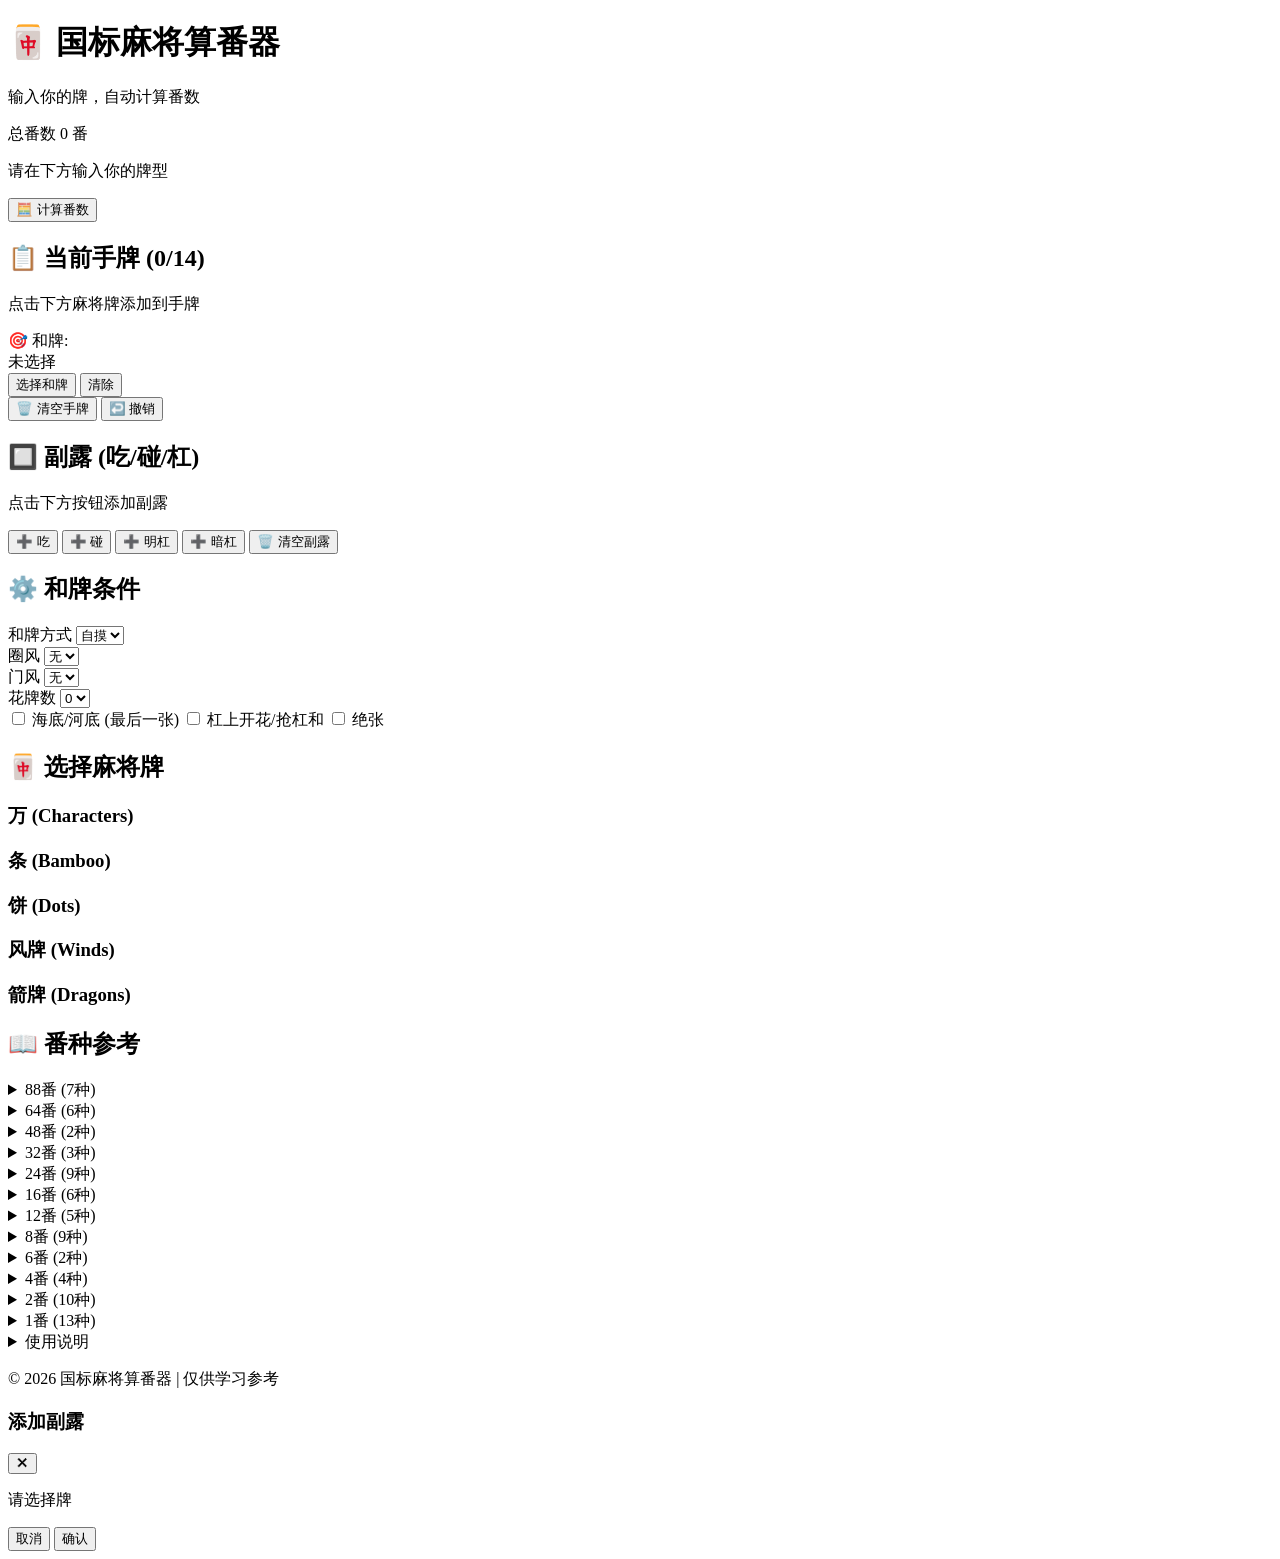
==== index.html @ 1aa8461e "番数计算按钮提前，门风圈风可不选，番种数据走配置" ====
<!DOCTYPE html>
<html lang="zh-CN">
<head>
    <meta charset="UTF-8">
    <meta name="viewport" content="width=device-width, initial-scale=1.0">
    <title>国标麻将算番器</title>
    <link rel="stylesheet" href="style.css">
    <link rel="icon" href="data:image/svg+xml,<svg xmlns='http://www.w3.org/2000/svg' viewBox='0 0 100 100'><text y='.9em' font-size='90'>🀄</text></svg>">
</head>
<body>
    <div class="container">
        <header>
            <h1>🀄 国标麻将算番器</h1>
            <p class="subtitle">输入你的牌，自动计算番数</p>
        </header>

        <main>
            <!-- 结果显示区域 -->
            <section class="result-panel">
                <div class="total-score">
                    <span class="label">总番数</span>
                    <span class="score" id="totalScore">0</span>
                    <span class="fan">番</span>
                </div>
                <div class="detected-fans" id="detectedFans">
                    <p class="placeholder">请在下方输入你的牌型</p>
                </div>
            </section>

            <!-- 计算按钮 -->
            <section class="calculate-section">
                <button class="calculate-btn" id="calculateBtn">🧮 计算番数</button>
            </section>

            <!-- 手牌显示区域 -->
            <section class="hand-section">
                <h2>📋 当前手牌 <span class="tile-count">(<span id="handCount">0</span>/14)</span></h2>
                <div class="hand-display" id="handDisplay">
                    <p class="placeholder">点击下方麻将牌添加到手牌</p>
                </div>
                <div class="win-tile-section">
                    <label>🎯 和牌:</label>
                    <div class="win-tile-display" id="winTileDisplay">
                        <span class="placeholder">未选择</span>
                    </div>
                    <button class="action-btn select-win" id="selectWinTile">选择和牌</button>
                    <button class="action-btn clear-win" id="clearWinTile">清除</button>
                </div>
                <div class="hand-actions">
                    <button class="action-btn clear-hand" id="clearHand">🗑️ 清空手牌</button>
                    <button class="action-btn undo-btn" id="undoTile">↩️ 撤销</button>
                </div>
            </section>

            <!-- 副露区域 -->
            <section class="melds-section">
                <h2>🔲 副露 (吃/碰/杠)</h2>
                <div class="melds-display" id="meldsDisplay">
                    <p class="placeholder">点击下方按钮添加副露</p>
                </div>
                <div class="meld-actions">
                    <button class="meld-btn" id="addChi">➕ 吃</button>
                    <button class="meld-btn" id="addPong">➕ 碰</button>
                    <button class="meld-btn" id="addMingGang">➕ 明杠</button>
                    <button class="meld-btn" id="addAnGang">➕ 暗杠</button>
                    <button class="meld-btn clear-melds" id="clearMelds">🗑️ 清空副露</button>
                </div>
            </section>

            <!-- 和牌条件 -->
            <section class="conditions-section">
                <h2>⚙️ 和牌条件</h2>
                <div class="conditions-grid">
                    <div class="condition-item">
                        <label>和牌方式</label>
                        <select id="winType">
                            <option value="zimo">自摸</option>
                            <option value="dianhe">点和</option>
                        </select>
                    </div>
                    <div class="condition-item">
                        <label>圈风</label>
                        <select id="prevalentWind">
                            <option value="east">无</option>
                            <option value="east">东</option>
                            <option value="south">南</option>
                            <option value="west">西</option>
                            <option value="north">北</option>
                        </select>
                    </div>
                    <div class="condition-item">
                        <label>门风</label>
                        <select id="seatWind">
                            <option value="east">无</option>
                            <option value="east">东</option>
                            <option value="south">南</option>
                            <option value="west">西</option>
                            <option value="north">北</option>
                        </select>
                    </div>
                    <div class="condition-item">
                        <label>花牌数</label>
                        <select id="flowerCount">
                            <option value="0">0</option>
                            <option value="1">1</option>
                            <option value="2">2</option>
                            <option value="3">3</option>
                            <option value="4">4</option>
                            <option value="5">5</option>
                            <option value="6">6</option>
                            <option value="7">7</option>
                            <option value="8">8</option>
                        </select>
                    </div>
                </div>
                <div class="special-conditions">
                    <label class="checkbox-label">
                        <input type="checkbox" id="isLastTile">
                        <span>海底/河底 (最后一张)</span>
                    </label>
                    <label class="checkbox-label">
                        <input type="checkbox" id="isKongDraw">
                        <span>杠上开花/抢杠和</span>
                    </label>
                    <label class="checkbox-label">
                        <input type="checkbox" id="isJuezhang">
                        <span>绝张</span>
                    </label>
                </div>
            </section>

            <!-- 选牌区域 -->
            <section class="tile-selector">
                <h2>🀄 选择麻将牌</h2>
                
                <div class="tile-group">
                    <h3>万 (Characters)</h3>
                    <div class="tiles-row" id="wanTiles"></div>
                </div>
                
                <div class="tile-group">
                    <h3>条 (Bamboo)</h3>
                    <div class="tiles-row" id="tiaoTiles"></div>
                </div>
                
                <div class="tile-group">
                    <h3>饼 (Dots)</h3>
                    <div class="tiles-row" id="bingTiles"></div>
                </div>
                
                <div class="tile-group">
                    <h3>风牌 (Winds)</h3>
                    <div class="tiles-row" id="windTiles"></div>
                </div>
                
                <div class="tile-group">
                    <h3>箭牌 (Dragons)</h3>
                    <div class="tiles-row" id="dragonTiles"></div>
                </div>
            </section>

            <!-- 番种参考 -->
            <section class="rules-section">
                <h2>📖 番种参考</h2>
                <div class="rules-content" id="rulesContent">
                <!-- 此处内容将通过 JavaScript 根据 FANS_DATA 动态生成 -->
                </div>
            </section>
        </main>

        <footer>
            <p>© 2026 国标麻将算番器 | 仅供学习参考</p>
        </footer>
    </div>

    <!-- 副露输入弹窗 -->
    <div class="modal" id="meldModal">
        <div class="modal-content">
            <div class="modal-header">
                <h3 id="modalTitle">添加副露</h3>
                <button class="modal-close" id="modalClose">✕</button>
            </div>
            <div class="modal-body">
                <p id="modalInstruction">请选择牌</p>
                <div class="modal-tiles" id="modalTiles"></div>
                <div class="selected-meld-tiles" id="selectedMeldTiles"></div>
            </div>
            <div class="modal-footer">
                <button class="modal-btn cancel" id="modalCancel">取消</button>
                <button class="modal-btn confirm" id="modalConfirm">确认</button>
            </div>
        </div>
    </div>

    <script src="tiles.js"></script>
    <script src="fans.js"></script>
    <script src="analyzer.js"></script>
    <script src="app.js"></script>
</body>
</html>
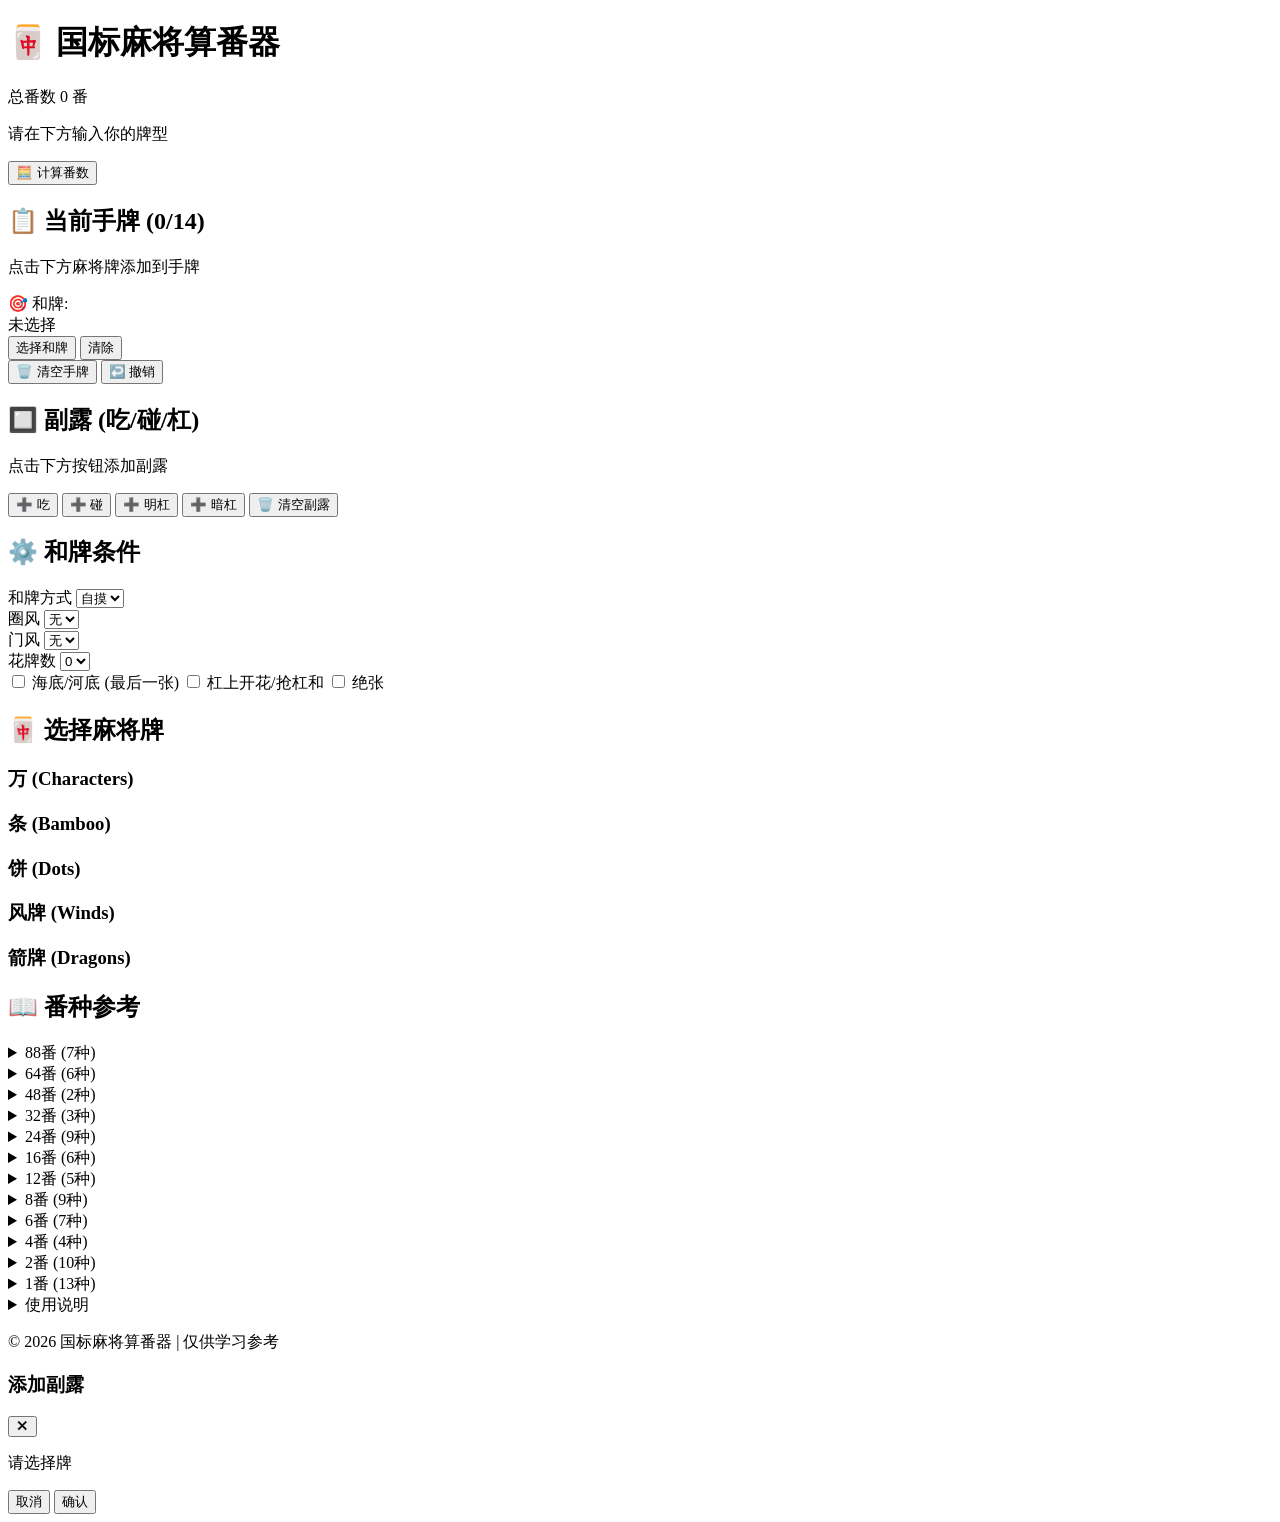
==== commit 4cedbef1: "番數配置整理更新，補充修正錯誤或缺失的算法，和牌設置後自動計算" ====
--- a/index.html
+++ b/index.html
@@ -11,7 +11,6 @@
     <div class="container">
         <header>
             <h1>🀄 国标麻将算番器</h1>
-            <p class="subtitle">输入你的牌，自动计算番数</p>
         </header>
 
         <main>
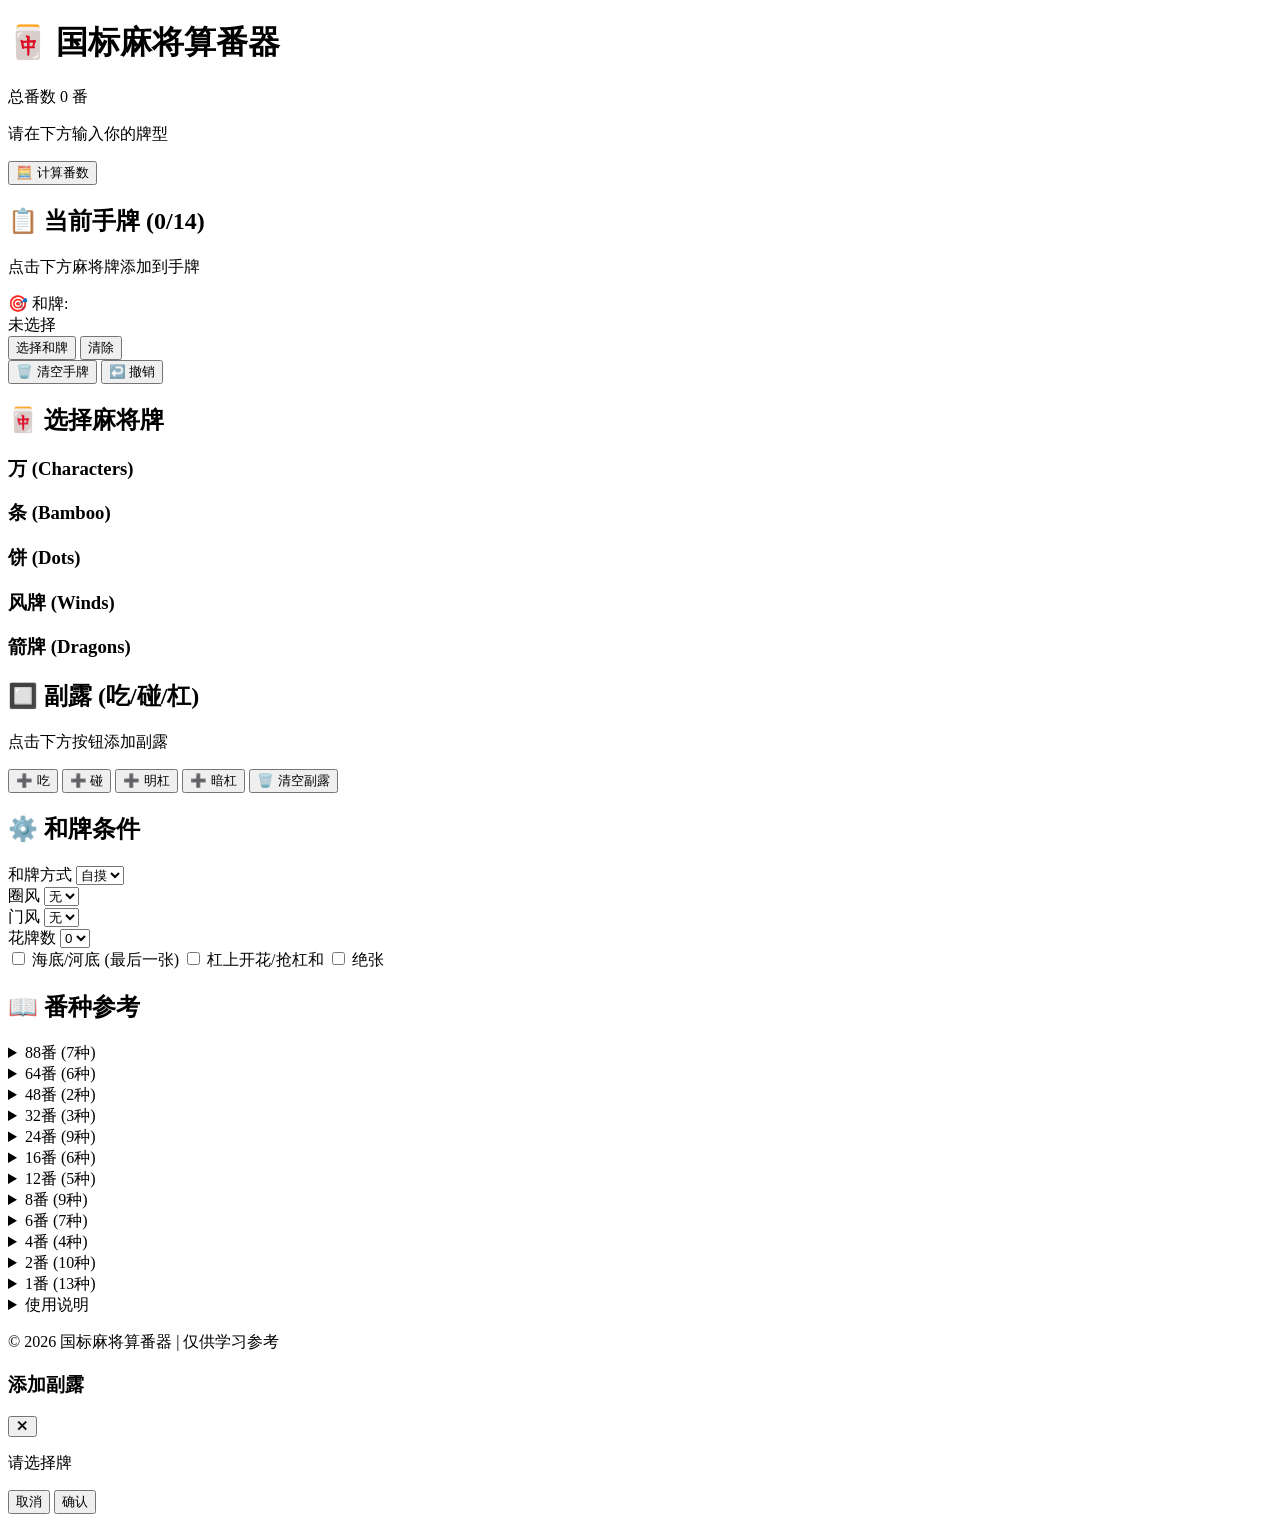
==== commit ead1b395: "修正錯誤及配置重構" ====
--- a/index.html
+++ b/index.html
@@ -48,6 +48,36 @@
                 <div class="hand-actions">
                     <button class="action-btn clear-hand" id="clearHand">🗑️ 清空手牌</button>
                     <button class="action-btn undo-btn" id="undoTile">↩️ 撤销</button>
+                </div>
+            </section>
+
+            <!-- 选牌区域 -->
+            <section class="tile-selector">
+                <h2>🀄 选择麻将牌</h2>
+                
+                <div class="tile-group">
+                    <h3>万 (Characters)</h3>
+                    <div class="tiles-row" id="wanTiles"></div>
+                </div>
+                
+                <div class="tile-group">
+                    <h3>条 (Bamboo)</h3>
+                    <div class="tiles-row" id="tiaoTiles"></div>
+                </div>
+                
+                <div class="tile-group">
+                    <h3>饼 (Dots)</h3>
+                    <div class="tiles-row" id="bingTiles"></div>
+                </div>
+                
+                <div class="tile-group">
+                    <h3>风牌 (Winds)</h3>
+                    <div class="tiles-row" id="windTiles"></div>
+                </div>
+                
+                <div class="tile-group">
+                    <h3>箭牌 (Dragons)</h3>
+                    <div class="tiles-row" id="dragonTiles"></div>
                 </div>
             </section>
 
@@ -128,36 +158,6 @@
                 </div>
             </section>
 
-            <!-- 选牌区域 -->
-            <section class="tile-selector">
-                <h2>🀄 选择麻将牌</h2>
-                
-                <div class="tile-group">
-                    <h3>万 (Characters)</h3>
-                    <div class="tiles-row" id="wanTiles"></div>
-                </div>
-                
-                <div class="tile-group">
-                    <h3>条 (Bamboo)</h3>
-                    <div class="tiles-row" id="tiaoTiles"></div>
-                </div>
-                
-                <div class="tile-group">
-                    <h3>饼 (Dots)</h3>
-                    <div class="tiles-row" id="bingTiles"></div>
-                </div>
-                
-                <div class="tile-group">
-                    <h3>风牌 (Winds)</h3>
-                    <div class="tiles-row" id="windTiles"></div>
-                </div>
-                
-                <div class="tile-group">
-                    <h3>箭牌 (Dragons)</h3>
-                    <div class="tiles-row" id="dragonTiles"></div>
-                </div>
-            </section>
-
             <!-- 番种参考 -->
             <section class="rules-section">
                 <h2>📖 番种参考</h2>
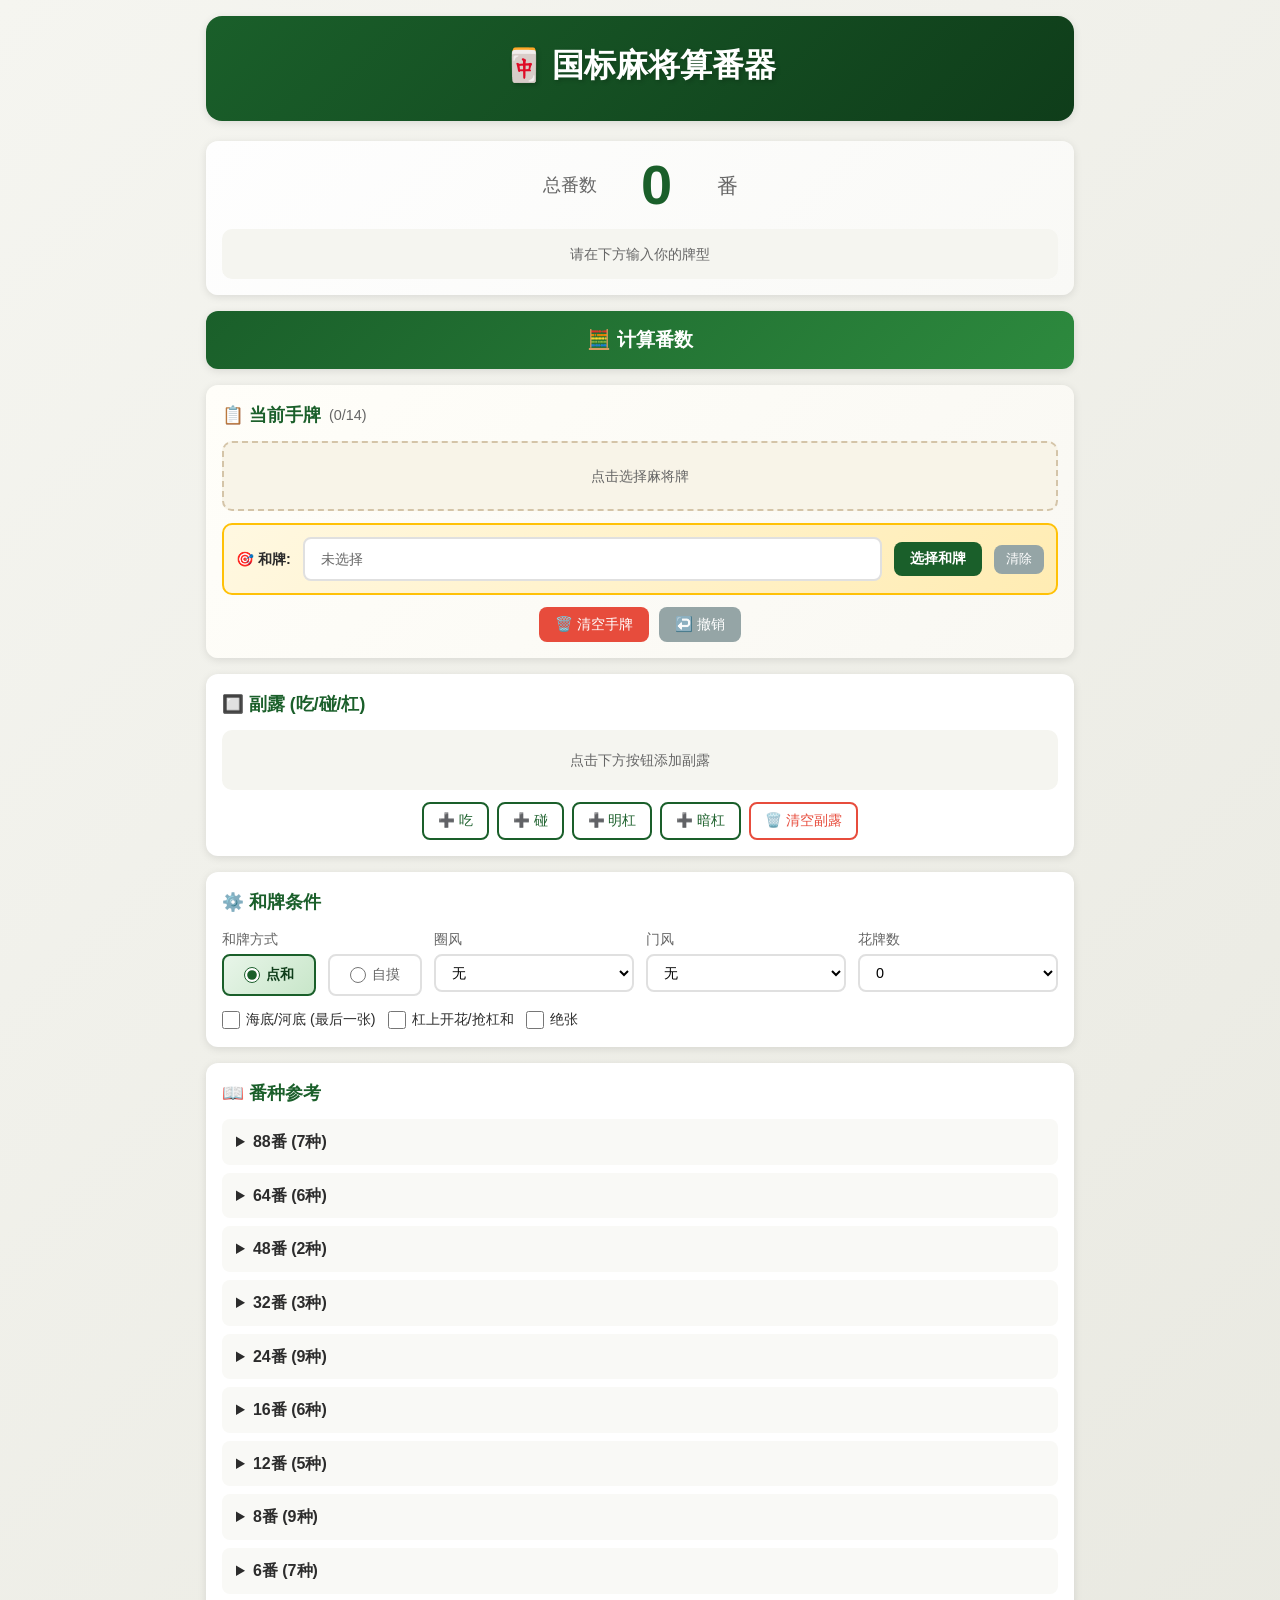
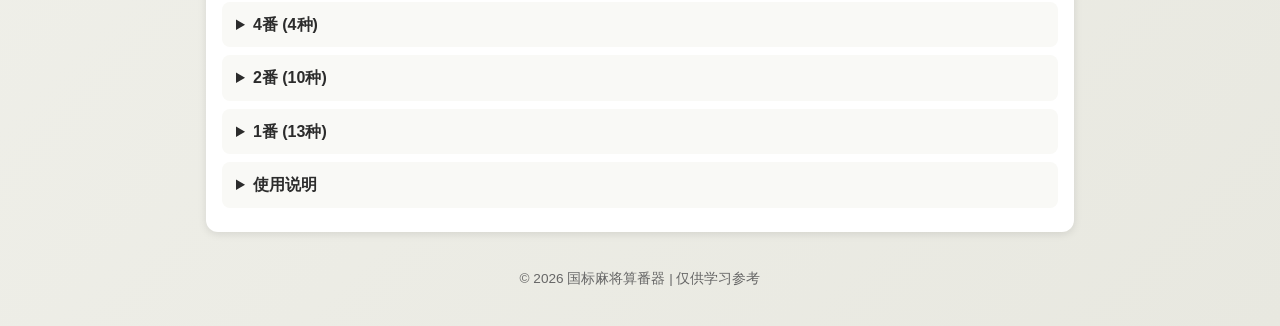
==== commit ef7ab7f4: "hover提示及界面邏輯重構" ====
--- a/index.html
+++ b/index.html
@@ -35,7 +35,7 @@
             <section class="hand-section">
                 <h2>📋 当前手牌 <span class="tile-count">(<span id="handCount">0</span>/14)</span></h2>
                 <div class="hand-display" id="handDisplay">
-                    <p class="placeholder">点击下方麻将牌添加到手牌</p>
+                    <p class="placeholder">点击选择麻将牌</p>
                 </div>
                 <div class="win-tile-section">
                     <label>🎯 和牌:</label>
@@ -48,36 +48,6 @@
                 <div class="hand-actions">
                     <button class="action-btn clear-hand" id="clearHand">🗑️ 清空手牌</button>
                     <button class="action-btn undo-btn" id="undoTile">↩️ 撤销</button>
-                </div>
-            </section>
-
-            <!-- 选牌区域 -->
-            <section class="tile-selector">
-                <h2>🀄 选择麻将牌</h2>
-                
-                <div class="tile-group">
-                    <h3>万 (Characters)</h3>
-                    <div class="tiles-row" id="wanTiles"></div>
-                </div>
-                
-                <div class="tile-group">
-                    <h3>条 (Bamboo)</h3>
-                    <div class="tiles-row" id="tiaoTiles"></div>
-                </div>
-                
-                <div class="tile-group">
-                    <h3>饼 (Dots)</h3>
-                    <div class="tiles-row" id="bingTiles"></div>
-                </div>
-                
-                <div class="tile-group">
-                    <h3>风牌 (Winds)</h3>
-                    <div class="tiles-row" id="windTiles"></div>
-                </div>
-                
-                <div class="tile-group">
-                    <h3>箭牌 (Dragons)</h3>
-                    <div class="tiles-row" id="dragonTiles"></div>
                 </div>
             </section>
 
@@ -102,10 +72,16 @@
                 <div class="conditions-grid">
                     <div class="condition-item">
                         <label>和牌方式</label>
-                        <select id="winType">
-                            <option value="zimo">自摸</option>
-                            <option value="dianhe">点和</option>
-                        </select>
+                        <div class="win-type-radio">
+                            <label class="radio-label">
+                                <input type="radio" name="winType" value="dianhe" checked>
+                                <span>点和</span>
+                            </label>
+                            <label class="radio-label">
+                                <input type="radio" name="winType" value="zimo">
+                                <span>自摸</span>
+                            </label>
+                        </div>
                     </div>
                     <div class="condition-item">
                         <label>圈风</label>
@@ -172,17 +148,42 @@
         </footer>
     </div>
 
+    <!-- 通用选牌弹窗 (用于添加手牌) -->
+    <div class="modal" id="tileSelectorModal">
+        <div class="modal-content modal-content-wide">
+            <div class="modal-header">
+                <h3 id="tileSelectorTitle">选择麻将牌</h3>
+                <button class="modal-close" id="tileSelectorClose">✕</button>
+            </div>
+            <div class="modal-body modal-body-no-scroll">
+                <p id="tileSelectorInstruction" class="modal-instruction">点击麻将牌添加，点击预览区牌移除</p>
+                <div class="selected-preview" id="selectedHandPreview">
+                    <span class="selected-preview-label">已选:</span>
+                    <div class="selected-preview-tiles" id="selectedHandTiles"></div>
+                </div>
+                <div class="selector-tiles selector-tiles-inline" id="selectorTiles"></div>
+            </div>
+            <div class="modal-footer">
+                <button class="modal-btn cancel" id="tileSelectorCancel">清空已选</button>
+                <button class="modal-btn confirm" id="tileSelectorDone">完成</button>
+            </div>
+        </div>
+    </div>
+
     <!-- 副露输入弹窗 -->
     <div class="modal" id="meldModal">
-        <div class="modal-content">
+        <div class="modal-content modal-content-wide">
             <div class="modal-header">
                 <h3 id="modalTitle">添加副露</h3>
                 <button class="modal-close" id="modalClose">✕</button>
             </div>
-            <div class="modal-body">
-                <p id="modalInstruction">请选择牌</p>
-                <div class="modal-tiles" id="modalTiles"></div>
-                <div class="selected-meld-tiles" id="selectedMeldTiles"></div>
+            <div class="modal-body modal-body-no-scroll">
+                <p id="modalInstruction" class="modal-instruction">请选择牌</p>
+                <div class="selected-preview" id="selectedMeldPreview">
+                    <span class="selected-preview-label">已选:</span>
+                    <div class="selected-preview-tiles" id="selectedMeldTiles"></div>
+                </div>
+                <div class="selector-tiles selector-tiles-inline" id="modalTiles"></div>
             </div>
             <div class="modal-footer">
                 <button class="modal-btn cancel" id="modalCancel">取消</button>
--- a/style.css
+++ b/style.css
@@ -0,0 +1,1187 @@
+* {
+    margin: 0;
+    padding: 0;
+    box-sizing: border-box;
+}
+
+:root {
+    --primary-color: #1a5f2a;
+    --primary-light: #2d8a3e;
+    --primary-dark: #0f3d1a;
+    --accent-color: #d4af37;
+    --bg-color: #f5f5f0;
+    --card-bg: #ffffff;
+    --text-primary: #2c2c2c;
+    --text-secondary: #666666;
+    --border-color: #e0e0e0;
+    --shadow: 0 2px 8px rgba(0, 0, 0, 0.1);
+    --shadow-hover: 0 4px 16px rgba(0, 0, 0, 0.15);
+    --transition: all 0.3s ease;
+    --tile-bg: #f8f4e8;
+    --tile-border: #d4c4a8;
+}
+
+body {
+    font-family: -apple-system, BlinkMacSystemFont, 'Segoe UI', 'PingFang SC', 'Hiragino Sans GB', 'Microsoft YaHei', sans-serif;
+    background: linear-gradient(135deg, var(--bg-color) 0%, #e8e8e0 100%);
+    color: var(--text-primary);
+    min-height: 100vh;
+    line-height: 1.6;
+}
+
+.container {
+    max-width: 900px;
+    margin: 0 auto;
+    padding: 16px;
+}
+
+/* Header */
+header {
+    text-align: center;
+    padding: 24px 20px;
+    background: linear-gradient(135deg, var(--primary-color) 0%, var(--primary-dark) 100%);
+    border-radius: 16px;
+    margin-bottom: 20px;
+    box-shadow: var(--shadow);
+}
+
+header h1 {
+    color: #ffffff;
+    font-size: 2rem;
+    font-weight: 700;
+    margin-bottom: 6px;
+    text-shadow: 2px 2px 4px rgba(0, 0, 0, 0.2);
+}
+
+header .subtitle {
+    color: rgba(255, 255, 255, 0.85);
+    font-size: 0.95rem;
+}
+
+/* Sections */
+section {
+    background: var(--card-bg);
+    border-radius: 12px;
+    padding: 16px;
+    margin-bottom: 16px;
+    box-shadow: var(--shadow);
+}
+
+section h2 {
+    color: var(--primary-color);
+    font-size: 1.1rem;
+    margin-bottom: 12px;
+    display: flex;
+    align-items: center;
+    gap: 8px;
+}
+
+section h2 .tile-count {
+    font-size: 0.9rem;
+    color: var(--text-secondary);
+    font-weight: normal;
+}
+
+/* Result Panel */
+.result-panel {
+    text-align: center;
+    background: linear-gradient(135deg, #fefefe 0%, #f9f9f6 100%);
+}
+
+.total-score {
+    display: flex;
+    align-items: center;
+    justify-content: center;
+    gap: 10px;
+    margin-bottom: 16px;
+}
+
+.total-score .label {
+    font-size: 1.1rem;
+    color: var(--text-secondary);
+}
+
+.total-score .score {
+    font-size: 3.5rem;
+    font-weight: 700;
+    color: var(--primary-color);
+    line-height: 1;
+    min-width: 100px;
+    transition: transform 0.2s ease;
+}
+
+.total-score .fan {
+    font-size: 1.3rem;
+    color: var(--text-secondary);
+}
+
+.detected-fans {
+    min-height: 50px;
+    padding: 12px;
+    background: #f5f5f0;
+    border-radius: 10px;
+    display: flex;
+    flex-wrap: wrap;
+    gap: 8px;
+    justify-content: center;
+    align-items: center;
+}
+
+.detected-fans .placeholder {
+    color: var(--text-secondary);
+    font-size: 0.9rem;
+}
+
+.fan-tag {
+    display: inline-flex;
+    align-items: center;
+    gap: 6px;
+    background: linear-gradient(135deg, var(--primary-color) 0%, var(--primary-light) 100%);
+    color: white;
+    padding: 5px 10px;
+    border-radius: 16px;
+    font-size: 0.85rem;
+    animation: fadeIn 0.3s ease;
+}
+
+.fan-tag .fan-value {
+    background: rgba(255, 255, 255, 0.2);
+    padding: 2px 6px;
+    border-radius: 10px;
+    font-size: 0.75rem;
+}
+
+.error-message {
+    color: #e74c3c;
+    font-size: 0.9rem;
+}
+
+.warning-message {
+    color: #f39c12;
+    font-size: 0.85rem;
+    margin-top: 10px;
+    width: 100%;
+    text-align: center;
+}
+
+/* Hand Section */
+.hand-section {
+    background: linear-gradient(135deg, #fffef9 0%, #f9f8f3 100%);
+}
+
+.hand-display {
+    min-height: 70px;
+    padding: 12px;
+    background: var(--tile-bg);
+    border: 2px dashed var(--tile-border);
+    border-radius: 10px;
+    display: flex;
+    flex-wrap: wrap;
+    gap: 6px;
+    justify-content: center;
+    align-items: center;
+    margin-bottom: 12px;
+    cursor: pointer;
+    transition: var(--transition);
+}
+
+.hand-display:hover {
+    border-color: var(--primary-color);
+    background: #fbfaf4;
+}
+
+.hand-display .placeholder {
+    color: var(--text-secondary);
+    font-size: 0.9rem;
+    pointer-events: none;
+}
+
+.hand-tile {
+    font-size: 2.2rem;
+    cursor: pointer;
+    padding: 4px 6px;
+    background: linear-gradient(180deg, #fff 0%, #f0ebe0 100%);
+    border: 1px solid var(--tile-border);
+    border-radius: 6px;
+    box-shadow: 0 2px 4px rgba(0,0,0,0.1);
+    transition: var(--transition);
+    position: relative;
+    line-height: 1;
+    user-select: none;
+}
+
+.hand-tile:hover {
+    transform: translateY(-4px);
+    box-shadow: 0 4px 8px rgba(0,0,0,0.15);
+    background: #fff0f0;
+}
+
+/* Preview hand tile (in modals) - same as main UI */
+.preview-hand-tile {
+    cursor: pointer;
+}
+
+.preview-hand-tile:hover {
+    transform: translateY(-3px);
+    box-shadow: 0 4px 8px rgba(0,0,0,0.15);
+    background: #fff0f0;
+}
+
+.hand-actions {
+    display: flex;
+    gap: 10px;
+    justify-content: center;
+    flex-wrap: wrap;
+}
+
+.action-btn {
+    padding: 8px 16px;
+    border: none;
+    border-radius: 8px;
+    font-size: 0.9rem;
+    cursor: pointer;
+    transition: var(--transition);
+}
+
+.action-btn.clear-hand {
+    background: #e74c3c;
+    color: white;
+}
+
+.action-btn.clear-hand:hover {
+    background: #c0392b;
+}
+
+.action-btn.undo-btn {
+    background: #95a5a6;
+    color: white;
+}
+
+.action-btn.undo-btn:hover {
+    background: #7f8c8d;
+}
+
+/* Melds Section */
+.melds-display {
+    min-height: 60px;
+    padding: 12px;
+    background: #f5f5f0;
+    border-radius: 10px;
+    display: flex;
+    flex-wrap: wrap;
+    gap: 12px;
+    justify-content: center;
+    align-items: center;
+    margin-bottom: 12px;
+}
+
+.melds-display .placeholder {
+    color: var(--text-secondary);
+    font-size: 0.9rem;
+}
+
+.meld-group {
+    display: flex;
+    flex-direction: column;
+    align-items: center;
+    padding: 8px;
+    background: var(--tile-bg);
+    border: 1px solid var(--tile-border);
+    border-radius: 8px;
+    position: relative;
+}
+
+.meld-tiles {
+    display: flex;
+    gap: 2px;
+}
+
+.meld-tile {
+    font-size: 1.8rem;
+    padding: 2px 4px;
+    background: linear-gradient(180deg, #fff 0%, #f0ebe0 100%);
+    border: 1px solid var(--tile-border);
+    border-radius: 4px;
+}
+
+.meld-tile.face-down {
+    background: linear-gradient(180deg, var(--primary-color) 0%, var(--primary-dark) 100%);
+    color: transparent;
+}
+
+.meld-label {
+    font-size: 0.75rem;
+    color: var(--text-secondary);
+    margin-top: 4px;
+}
+
+.meld-remove {
+    position: absolute;
+    top: -6px;
+    right: -6px;
+    width: 20px;
+    height: 20px;
+    border-radius: 50%;
+    border: none;
+    background: #e74c3c;
+    color: white;
+    font-size: 0.7rem;
+    cursor: pointer;
+    display: flex;
+    align-items: center;
+    justify-content: center;
+    opacity: 0;
+    transition: var(--transition);
+}
+
+.meld-group:hover .meld-remove {
+    opacity: 1;
+}
+
+.meld-actions {
+    display: flex;
+    flex-wrap: wrap;
+    gap: 8px;
+    justify-content: center;
+}
+
+.meld-btn {
+    padding: 8px 14px;
+    border: 2px solid var(--primary-color);
+    border-radius: 8px;
+    background: white;
+    color: var(--primary-color);
+    font-size: 0.85rem;
+    cursor: pointer;
+    transition: var(--transition);
+}
+
+.meld-btn:hover {
+    background: var(--primary-color);
+    color: white;
+}
+
+.meld-btn.clear-melds {
+    border-color: #e74c3c;
+    color: #e74c3c;
+}
+
+.meld-btn.clear-melds:hover {
+    background: #e74c3c;
+    color: white;
+}
+
+/* Conditions Section */
+.conditions-grid {
+    display: grid;
+    grid-template-columns: repeat(auto-fit, minmax(140px, 1fr));
+    gap: 12px;
+    margin-bottom: 12px;
+}
+
+.condition-item {
+    display: flex;
+    flex-direction: column;
+    gap: 4px;
+}
+
+.condition-item label {
+    font-size: 0.85rem;
+    color: var(--text-secondary);
+}
+
+.condition-item select {
+    padding: 8px 12px;
+    border: 2px solid var(--border-color);
+    border-radius: 8px;
+    font-size: 0.9rem;
+    background: white;
+    cursor: pointer;
+    transition: var(--transition);
+}
+
+.condition-item select:focus {
+    outline: none;
+    border-color: var(--primary-color);
+}
+
+/* Radio buttons for win type */
+.win-type-radio {
+    display: flex;
+    gap: 12px;
+    flex-wrap: wrap;
+}
+
+.radio-label {
+    display: flex;
+    align-items: center;
+    gap: 6px;
+    padding: 8px 12px;
+    border: 2px solid var(--border-color);
+    border-radius: 8px;
+    cursor: pointer;
+    transition: var(--transition);
+    font-size: 0.9rem;
+    background: white;
+    flex: 1;
+    justify-content: center;
+    min-width: 60px;
+}
+
+.radio-label:hover {
+    border-color: var(--primary-light);
+}
+
+.radio-label input[type="radio"] {
+    margin: 0;
+    accent-color: var(--primary-color);
+    width: 16px;
+    height: 16px;
+}
+
+.radio-label:has(input[type="radio"]:checked) {
+    border-color: var(--primary-color);
+    background: linear-gradient(135deg, #e8f5e9 0%, #c8e6c9 100%);
+    font-weight: 600;
+    color: var(--primary-dark);
+}
+
+.special-conditions {
+    display: flex;
+    flex-wrap: wrap;
+    gap: 12px;
+}
+
+.checkbox-label {
+    display: flex;
+    align-items: center;
+    gap: 6px;
+    font-size: 0.9rem;
+    cursor: pointer;
+}
+
+.checkbox-label input[type="checkbox"] {
+    width: 18px;
+    height: 18px;
+    accent-color: var(--primary-color);
+}
+
+/* ============ Tile Selector - Inline row (label + tiles same line) ============ */
+.selector-tiles-inline {
+    display: flex;
+    flex-direction: column;
+    gap: 8px;
+}
+
+.tile-row-inline {
+    display: flex;
+    align-items: center;
+    gap: 8px;
+    padding: 4px 0;
+}
+
+.tile-group-label {
+    flex-shrink: 0;
+    width: 36px;
+    text-align: center;
+    font-size: 0.95rem;
+    font-weight: 700;
+    color: var(--primary-color);
+    background: linear-gradient(135deg, #e8f5e9 0%, #c8e6c9 100%);
+    padding: 4px 0;
+    border-radius: 6px;
+}
+
+.tile-row-items {
+    display: flex;
+    gap: 5px;
+    flex-wrap: wrap;
+    flex: 1;
+}
+
+.selector-tiles .tile-btn {
+    display: flex;
+    flex-direction: column;
+    align-items: center;
+    padding: 5px 4px;
+    min-width: 42px;
+    background: linear-gradient(180deg, #fff 0%, #f0ebe0 100%);
+    border: 2px solid var(--tile-border);
+    border-radius: 6px;
+    cursor: pointer;
+    transition: var(--transition);
+    position: relative;
+    user-select: none;
+}
+
+.selector-tiles .tile-btn:hover:not(.disabled) {
+    transform: translateY(-3px);
+    box-shadow: var(--shadow-hover);
+    border-color: var(--primary-color);
+}
+
+.selector-tiles .tile-btn.disabled {
+    opacity: 0.35;
+    cursor: not-allowed;
+}
+
+.selector-tiles .tile-btn .tile-char {
+    font-size: 1.7rem;
+    line-height: 1;
+}
+
+.selector-tiles .tile-btn .tile-name {
+    display: none;
+}
+
+.selector-tiles .tile-btn .tile-count {
+    position: absolute;
+    top: -6px;
+    right: -6px;
+    width: 18px;
+    height: 18px;
+    background: var(--primary-color);
+    color: white;
+    border-radius: 50%;
+    font-size: 0.7rem;
+    display: flex;
+    align-items: center;
+    justify-content: center;
+    font-weight: 600;
+}
+
+/* Selected preview area - shared by hand selector and meld selector */
+.selected-preview {
+    display: flex;
+    align-items: stretch;
+    gap: 10px;
+    padding: 10px 12px;
+    background: var(--tile-bg);
+    border: 2px solid var(--tile-border);
+    border-radius: 10px;
+    margin-bottom: 14px;
+    min-height: 62px;
+}
+
+.selected-preview.empty {
+    opacity: 0.7;
+}
+
+.selected-preview-label {
+    flex-shrink: 0;
+    display: flex;
+    align-items: center;
+    font-size: 0.85rem;
+    font-weight: 700;
+    color: var(--primary-color);
+    padding: 0 4px;
+}
+
+.selected-preview-tiles {
+    flex: 1;
+    display: flex;
+    flex-wrap: wrap;
+    gap: 5px;
+    align-items: center;
+    min-height: 42px;
+}
+
+.preview-empty {
+    color: var(--text-secondary);
+    font-size: 0.85rem;
+    padding: 4px 0;
+}
+
+/* Calculate Section */
+.calculate-section {
+    background: transparent;
+    box-shadow: none;
+    padding: 0;
+}
+
+.calculate-btn {
+    width: 100%;
+    padding: 16px;
+    background: linear-gradient(135deg, var(--primary-color) 0%, var(--primary-light) 100%);
+    color: white;
+    border: none;
+    border-radius: 12px;
+    font-size: 1.2rem;
+    font-weight: 600;
+    cursor: pointer;
+    transition: var(--transition);
+    box-shadow: var(--shadow);
+}
+
+.calculate-btn:hover {
+    transform: translateY(-2px);
+    box-shadow: var(--shadow-hover);
+}
+
+.calculate-btn:active {
+    transform: translateY(0);
+}
+
+/* Rules Section */
+.rules-section h2 {
+    margin-bottom: 12px;
+}
+
+.rules-content details {
+    background: #f9f9f6;
+    border-radius: 8px;
+    margin-bottom: 8px;
+    overflow: hidden;
+}
+
+.rules-content summary {
+    padding: 10px 14px;
+    cursor: pointer;
+    font-weight: 600;
+    color: var(--text-primary);
+    transition: var(--transition);
+}
+
+.rules-content summary:hover {
+    background: #f0f0eb;
+}
+
+.rules-content ul {
+    padding: 0 14px 14px 32px;
+}
+
+.rules-content li {
+    margin-bottom: 6px;
+    color: var(--text-secondary);
+    font-size: 0.9rem;
+}
+
+.rules-content li strong {
+    color: var(--primary-color);
+}
+
+/* ============ Modal ============ */
+.modal {
+    display: none;
+    position: fixed;
+    top: 0;
+    left: 0;
+    width: 100%;
+    height: 100%;
+    background: rgba(0, 0, 0, 0.5);
+    z-index: 1000;
+    align-items: center;
+    justify-content: center;
+    padding: 12px;
+}
+
+.modal.show {
+    display: flex;
+}
+
+.modal-content {
+    background: white;
+    border-radius: 16px;
+    width: 100%;
+    max-width: 560px;
+    max-height: 90vh;
+    overflow: hidden;
+    animation: modalIn 0.3s ease;
+    display: flex;
+    flex-direction: column;
+}
+
+/* Wide modal - for hand tile selector (preview needs 14 tiles width) */
+.modal-content-wide {
+    max-width: 820px;
+}
+
+@keyframes modalIn {
+    from {
+        opacity: 0;
+        transform: scale(0.9);
+    }
+    to {
+        opacity: 1;
+        transform: scale(1);
+    }
+}
+
+.modal-header {
+    display: flex;
+    justify-content: space-between;
+    align-items: center;
+    padding: 14px 20px;
+    background: var(--primary-color);
+    color: white;
+    flex-shrink: 0;
+}
+
+.modal-header h3 {
+    font-size: 1.05rem;
+}
+
+.modal-close {
+    background: none;
+    border: none;
+    color: white;
+    font-size: 1.2rem;
+    cursor: pointer;
+    opacity: 0.8;
+    transition: var(--transition);
+}
+
+.modal-close:hover {
+    opacity: 1;
+}
+
+.modal-body {
+    padding: 16px 20px;
+    overflow-y: auto;
+    flex: 1;
+}
+
+/* No scroll body variant */
+.modal-body-no-scroll {
+    overflow: visible;
+}
+
+.modal-instruction {
+    color: var(--text-secondary);
+    margin-bottom: 12px;
+    font-size: 0.85rem;
+    text-align: center;
+    padding: 6px 10px;
+    background: #f5f5f0;
+    border-radius: 6px;
+}
+
+.modal-footer {
+    display: flex;
+    gap: 12px;
+    padding: 12px 20px;
+    border-top: 1px solid var(--border-color);
+    justify-content: flex-end;
+    flex-shrink: 0;
+    background: #fafafa;
+}
+
+.modal-btn {
+    padding: 8px 20px;
+    border-radius: 8px;
+    font-size: 0.9rem;
+    cursor: pointer;
+    transition: var(--transition);
+}
+
+.modal-btn.cancel {
+    background: #f0f0eb;
+    border: none;
+    color: var(--text-secondary);
+}
+
+.modal-btn.cancel:hover {
+    background: #e0e0db;
+}
+
+.modal-btn.confirm {
+    background: var(--primary-color);
+    border: none;
+    color: white;
+    font-weight: 600;
+}
+
+.modal-btn.confirm:hover {
+    background: var(--primary-light);
+}
+
+/* Toast Message */
+.toast-message {
+    position: fixed;
+    bottom: 20px;
+    left: 50%;
+    transform: translateX(-50%) translateY(100px);
+    background: rgba(0, 0, 0, 0.8);
+    color: white;
+    padding: 12px 24px;
+    border-radius: 8px;
+    font-size: 0.9rem;
+    z-index: 2000;
+    opacity: 0;
+    transition: all 0.3s ease;
+    max-width: 90%;
+    text-align: center;
+}
+
+.toast-message.show {
+    transform: translateX(-50%) translateY(0);
+    opacity: 1;
+}
+
+/* Footer */
+footer {
+    text-align: center;
+    padding: 20px;
+    color: var(--text-secondary);
+    font-size: 0.85rem;
+}
+
+/* Animations */
+@keyframes fadeIn {
+    from {
+        opacity: 0;
+        transform: scale(0.9);
+    }
+    to {
+        opacity: 1;
+        transform: scale(1);
+    }
+}
+
+/* Win Tile Selection */
+.win-tile-section {
+    display: flex;
+    align-items: center;
+    gap: 12px;
+    padding: 12px;
+    background: linear-gradient(135deg, #fff8e1 0%, #ffecb3 100%);
+    border: 2px solid #ffc107;
+    border-radius: 10px;
+    margin-bottom: 12px;
+    flex-wrap: wrap;
+}
+
+.win-tile-section label {
+    font-size: 0.9rem;
+    color: var(--text-primary);
+    font-weight: 600;
+    white-space: nowrap;
+}
+
+.win-tile-display {
+    flex: 1;
+    min-width: 100px;
+    padding: 8px 16px;
+    background: white;
+    border: 2px solid var(--border-color);
+    border-radius: 8px;
+    min-height: 44px;
+    display: flex;
+    align-items: center;
+    gap: 8px;
+    transition: var(--transition);
+}
+
+.win-tile-display .placeholder {
+    color: var(--text-secondary);
+    font-size: 0.9rem;
+}
+
+.win-tile-display .win-tile-char {
+    font-size: 1.8rem;
+}
+
+.win-tile-display .win-tile-name {
+    font-size: 0.9rem;
+    color: var(--text-primary);
+}
+
+.action-btn.select-win {
+    padding: 8px 16px;
+    background: var(--primary-color);
+    color: white;
+    font-size: 0.85rem;
+    font-weight: 600;
+}
+
+.action-btn.select-win:hover {
+    background: var(--primary-light);
+}
+
+.action-btn.select-win.active {
+    background: #f39c12;
+    animation: pulse 1s infinite;
+}
+
+.action-btn.clear-win {
+    padding: 6px 12px;
+    background: #95a5a6;
+    color: white;
+    font-size: 0.8rem;
+}
+
+.action-btn.clear-win:hover {
+    background: #7f8c8d;
+}
+
+/* Hand tile in selection mode */
+.hand-display.selecting-win-tile .hand-tile {
+    cursor: pointer;
+    animation: pulse 1s infinite;
+}
+
+.hand-display.selecting-win-tile .hand-tile:hover {
+    background: #fffde7;
+    border-color: #ffc107;
+    transform: translateY(-6px) scale(1.05);
+}
+
+/* Win tile highlight */
+.hand-tile.win-tile-highlight {
+    background: linear-gradient(180deg, #fff8e1 0%, #ffecb3 100%) !important;
+    border: 2px solid #ffc107 !important;
+    position: relative;
+}
+
+.hand-tile .win-marker {
+    position: absolute;
+    top: -8px;
+    right: -8px;
+    background: #f44336;
+    color: white;
+    font-size: 0.6rem;
+    padding: 2px 5px;
+    border-radius: 8px;
+    font-weight: bold;
+}
+
+@keyframes pulse {
+    0%, 100% {
+        box-shadow: 0 0 0 0 rgba(255, 193, 7, 0.4);
+    }
+    50% {
+        box-shadow: 0 0 0 8px rgba(255, 193, 7, 0);
+    }
+}
+
+/* ============ Responsive ============ */
+@media (max-width: 600px) {
+    .container {
+        padding: 10px;
+    }
+
+    header {
+        padding: 16px;
+    }
+
+    header h1 {
+        font-size: 1.5rem;
+    }
+
+    section {
+        padding: 12px;
+    }
+
+    .total-score .score {
+        font-size: 2.5rem;
+        min-width: 70px;
+    }
+
+    .hand-tile {
+        font-size: 1.8rem;
+    }
+
+    .meld-tile {
+        font-size: 1.5rem;
+    }
+
+    .selector-tiles .tile-btn {
+        min-width: 39px;
+        padding: 4px 3px;
+    }
+
+    .selector-tiles .tile-btn .tile-char {
+        font-size: 1.5rem;
+    }
+
+    .tile-group-label {
+        width: 30px;
+        font-size: 0.85rem;
+        padding: 3px 0;
+    }
+
+    .tile-row-items {
+        gap: 4px;
+    }
+
+    .conditions-grid {
+        grid-template-columns: repeat(2, 1fr);
+    }
+
+    .meld-actions {
+        gap: 6px;
+    }
+
+    .meld-btn {
+        padding: 6px 10px;
+        font-size: 0.8rem;
+    }
+
+    .win-tile-section {
+        gap: 8px;
+    }
+
+    .win-tile-section label {
+        width: 100%;
+    }
+
+    .modal-content-wide {
+        max-width: 100%;
+    }
+
+    .modal-content {
+        max-width: 100%;
+        max-height: 96vh;
+    }
+
+    .modal-body {
+        padding: 10px 14px;
+    }
+
+    .modal-header {
+        padding: 12px 16px;
+    }
+
+    .modal-footer {
+        padding: 10px 16px;
+    }
+
+    .tile-row-inline {
+        gap: 6px;
+        padding: 3px 0;
+    }
+
+    .selected-preview {
+        padding: 8px 10px;
+        gap: 8px;
+    }
+}
+
+/* Landscape orientation (wider screen, short height) */
+@media (orientation: landscape) and (max-height: 700px) {
+    .container {
+        padding: 8px 20px;
+    }
+
+    header {
+        padding: 12px 20px;
+        margin-bottom: 12px;
+    }
+
+    header h1 {
+        font-size: 1.4rem;
+        margin-bottom: 0;
+    }
+
+    section {
+        padding: 12px 16px;
+        margin-bottom: 12px;
+    }
+
+    section h2 {
+        font-size: 1rem;
+        margin-bottom: 8px;
+    }
+
+    .total-score {
+        margin-bottom: 10px;
+    }
+
+    .total-score .score {
+        font-size: 2.2rem;
+    }
+
+    .hand-display {
+        min-height: 50px;
+        padding: 8px;
+        margin-bottom: 8px;
+    }
+
+    .hand-tile {
+        font-size: 1.7rem;
+        padding: 3px 5px;
+    }
+
+    .tile-row-inline {
+        gap: 6px;
+        padding: 2px 0;
+    }
+
+    .tile-group-label {
+        width: 32px;
+        font-size: 0.85rem;
+        padding: 3px 0;
+    }
+
+    .selector-tiles .tile-btn {
+        min-width: 40px;
+        padding: 4px 3px;
+    }
+
+    .selector-tiles .tile-btn .tile-char {
+        font-size: 1.5rem;
+    }
+
+    .tile-row-items {
+        gap: 4px;
+    }
+
+    .modal-content {
+        max-width: 780px;
+        max-height: 96vh;
+    }
+
+    .modal-content-wide {
+        max-width: 880px;
+    }
+
+    .modal-body {
+        padding: 10px 18px;
+    }
+
+    .modal-instruction {
+        margin-bottom: 8px;
+        padding: 4px 10px;
+        font-size: 0.8rem;
+    }
+
+    .selected-preview {
+        margin-bottom: 10px;
+        padding: 8px 12px;
+        min-height: 54px;
+    }
+
+    .selector-tiles-inline {
+        gap: 5px;
+    }
+
+    .conditions-grid {
+        grid-template-columns: repeat(4, 1fr);
+        gap: 8px;
+        margin-bottom: 8px;
+    }
+
+    .win-tile-section {
+        padding: 8px 12px;
+        margin-bottom: 8px;
+    }
+
+    .win-type-radio {
+        gap: 8px;
+    }
+
+    .radio-label {
+        padding: 6px 10px;
+        font-size: 0.85rem;
+    }
+
+    .selected-meld-tiles {
+        padding: 8px;
+        margin-top: 10px;
+        min-height: 40px;
+    }
+
+    .selected-tile {
+        font-size: 1.6rem;
+    }
+}
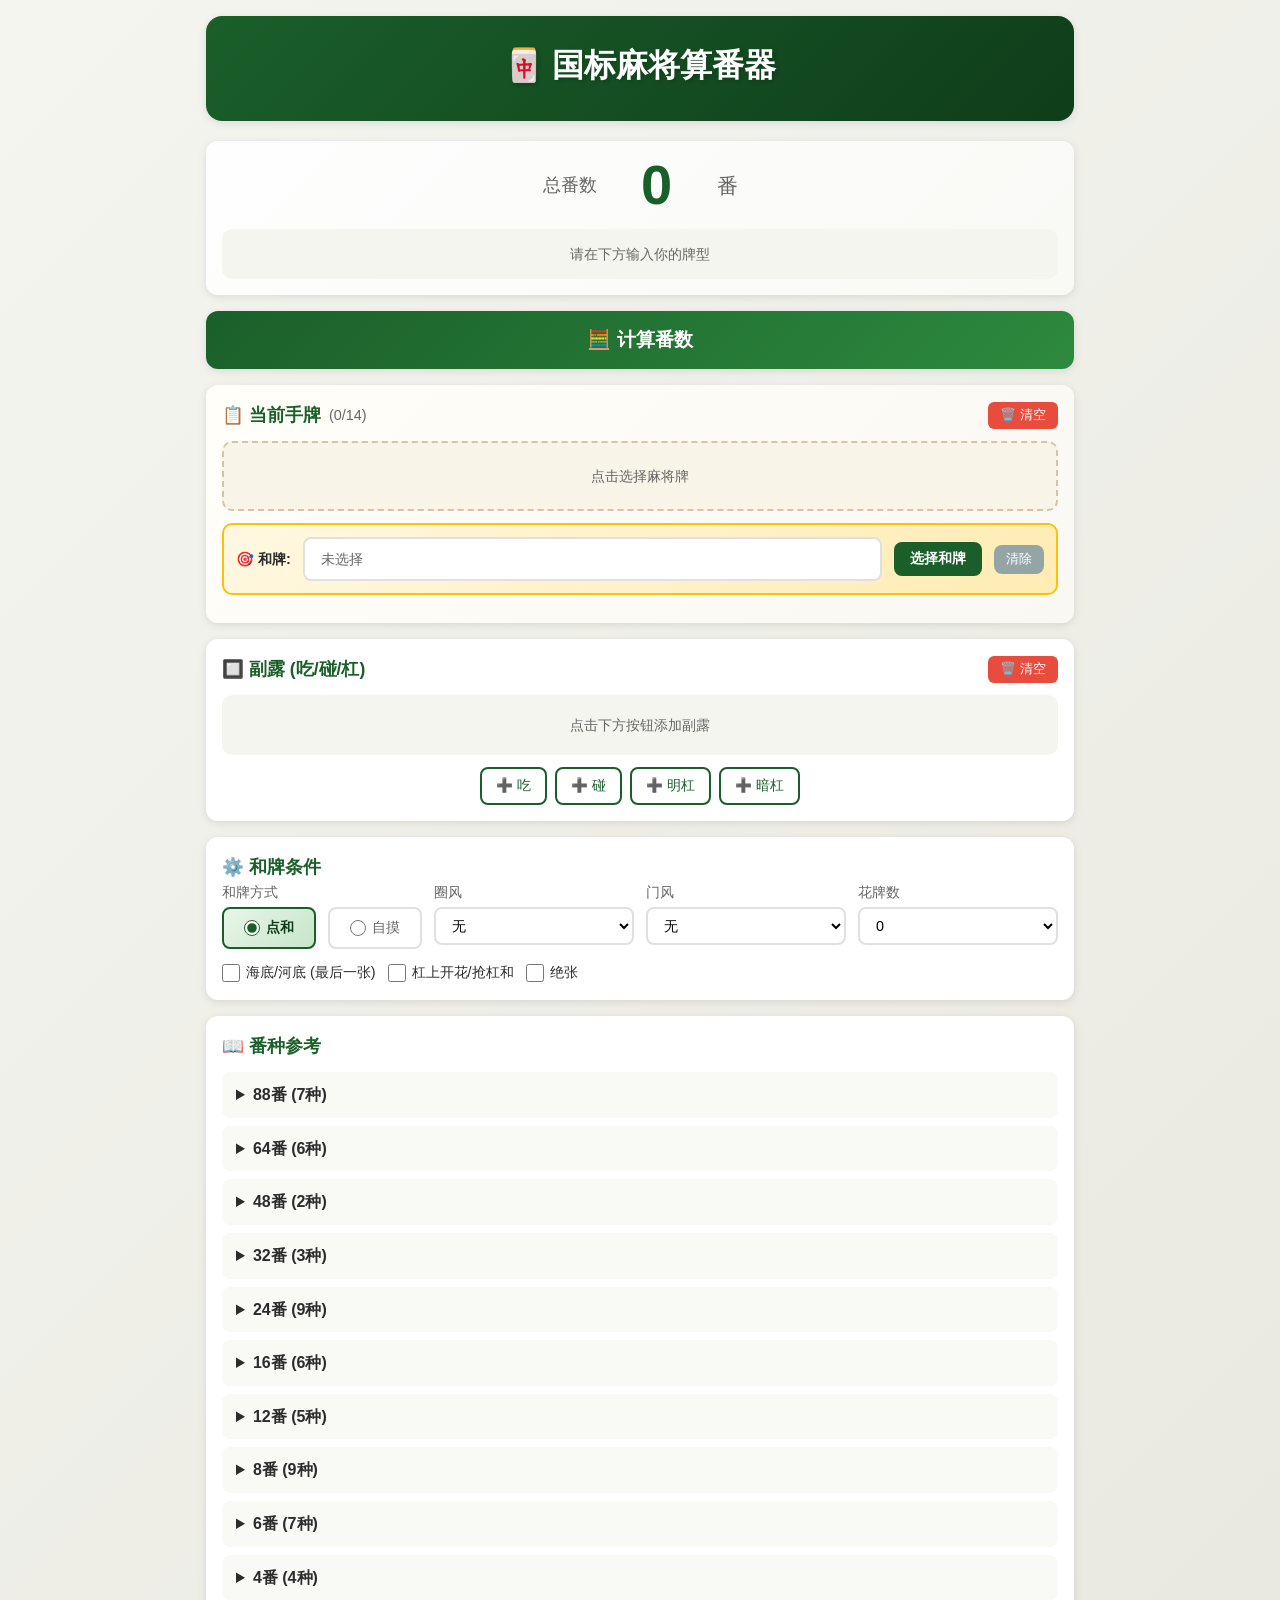
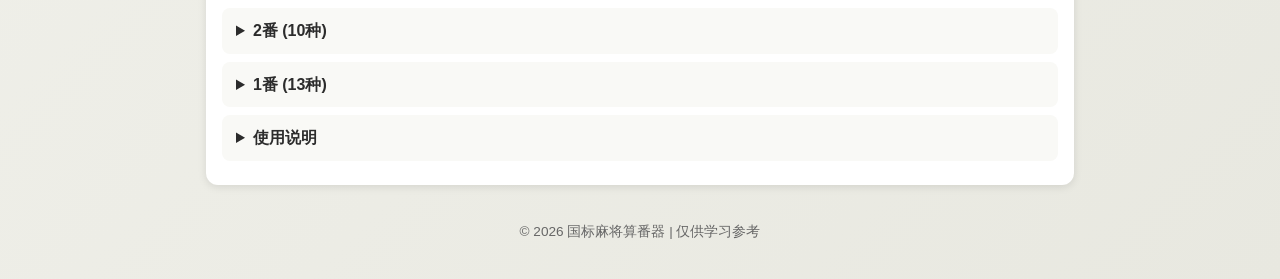
==== commit 5327b691: "修復部分問題" ====
--- a/index.html
+++ b/index.html
@@ -33,7 +33,10 @@
 
             <!-- 手牌显示区域 -->
             <section class="hand-section">
-                <h2>📋 当前手牌 <span class="tile-count">(<span id="handCount">0</span>/14)</span></h2>
+                <div class="section-title-row">
+                    <h2>📋 当前手牌 <span class="tile-count">(<span id="handCount">0</span>/14)</span></h2>
+                    <button class="section-title-btn clear-hand" id="clearHand" title="清空手牌">🗑️ 清空</button>
+                </div>
                 <div class="hand-display" id="handDisplay">
                     <p class="placeholder">点击选择麻将牌</p>
                 </div>
@@ -45,15 +48,14 @@
                     <button class="action-btn select-win" id="selectWinTile">选择和牌</button>
                     <button class="action-btn clear-win" id="clearWinTile">清除</button>
                 </div>
-                <div class="hand-actions">
-                    <button class="action-btn clear-hand" id="clearHand">🗑️ 清空手牌</button>
-                    <button class="action-btn undo-btn" id="undoTile">↩️ 撤销</button>
-                </div>
             </section>
 
             <!-- 副露区域 -->
             <section class="melds-section">
-                <h2>🔲 副露 (吃/碰/杠)</h2>
+                <div class="section-title-row">
+                    <h2>🔲 副露 (吃/碰/杠)</h2>
+                    <button class="section-title-btn clear-melds" id="clearMelds" title="清空副露">🗑️ 清空</button>
+                </div>
                 <div class="melds-display" id="meldsDisplay">
                     <p class="placeholder">点击下方按钮添加副露</p>
                 </div>
@@ -62,7 +64,6 @@
                     <button class="meld-btn" id="addPong">➕ 碰</button>
                     <button class="meld-btn" id="addMingGang">➕ 明杠</button>
                     <button class="meld-btn" id="addAnGang">➕ 暗杠</button>
-                    <button class="meld-btn clear-melds" id="clearMelds">🗑️ 清空副露</button>
                 </div>
             </section>
 
@@ -86,7 +87,7 @@
                     <div class="condition-item">
                         <label>圈风</label>
                         <select id="prevalentWind">
-                            <option value="east">无</option>
+                            <option value="none">无</option>
                             <option value="east">东</option>
                             <option value="south">南</option>
                             <option value="west">西</option>
@@ -96,7 +97,7 @@
                     <div class="condition-item">
                         <label>门风</label>
                         <select id="seatWind">
-                            <option value="east">无</option>
+                            <option value="none">无</option>
                             <option value="east">东</option>
                             <option value="south">南</option>
                             <option value="west">西</option>
--- a/style.css
+++ b/style.css
@@ -70,16 +70,53 @@
 section h2 {
     color: var(--primary-color);
     font-size: 1.1rem;
+    margin-bottom: 0;
+    display: flex;
+    align-items: center;
+    gap: 8px;
+}
+
+section h2 .tile-count {
+    font-size: 0.9rem;
+    color: var(--text-secondary);
+    font-weight: normal;
+}
+
+/* Section title row with action button on right */
+.section-title-row {
+    display: flex;
+    justify-content: space-between;
+    align-items: center;
     margin-bottom: 12px;
-    display: flex;
-    align-items: center;
-    gap: 8px;
-}
-
-section h2 .tile-count {
-    font-size: 0.9rem;
-    color: var(--text-secondary);
-    font-weight: normal;
+    gap: 12px;
+}
+
+.section-title-btn {
+    flex-shrink: 0;
+    padding: 5px 12px;
+    border: none;
+    border-radius: 6px;
+    font-size: 0.8rem;
+    cursor: pointer;
+    transition: var(--transition);
+    color: white;
+    font-weight: 500;
+}
+
+.section-title-btn.clear-hand {
+    background: #e74c3c;
+}
+
+.section-title-btn.clear-hand:hover {
+    background: #c0392b;
+}
+
+.section-title-btn.clear-melds {
+    background: #e74c3c;
+}
+
+.section-title-btn.clear-melds:hover {
+    background: #c0392b;
 }
 
 /* Result Panel */
@@ -142,6 +179,9 @@
     border-radius: 16px;
     font-size: 0.85rem;
     animation: fadeIn 0.3s ease;
+    cursor: pointer;
+    position: relative;
+    user-select: none;
 }
 
 .fan-tag .fan-value {
@@ -149,6 +189,46 @@
     padding: 2px 6px;
     border-radius: 10px;
     font-size: 0.75rem;
+}
+
+/* Fan-tag click-to-show tooltip (for mobile) */
+.fan-tag-tip {
+    position: absolute;
+    left: 50%;
+    bottom: calc(100% + 8px);
+    transform: translateX(-50%);
+    background: rgba(0, 0, 0, 0.88);
+    color: #fff;
+    padding: 8px 12px;
+    border-radius: 8px;
+    font-size: 0.8rem;
+    white-space: normal;
+    width: max-content;
+    max-width: 280px;
+    line-height: 1.5;
+    z-index: 50;
+    pointer-events: none;
+    box-shadow: 0 4px 14px rgba(0, 0, 0, 0.25);
+    animation: tipIn 0.2s ease;
+}
+
+.fan-tag-tip::after {
+    content: '';
+    position: absolute;
+    top: 100%;
+    left: 50%;
+    transform: translateX(-50%);
+    border: 6px solid transparent;
+    border-top-color: rgba(0, 0, 0, 0.88);
+}
+
+.fan-tag-tip-active {
+    z-index: 10;
+}
+
+@keyframes tipIn {
+    from { opacity: 0; transform: translateX(-50%) translateY(4px); }
+    to   { opacity: 1; transform: translateX(-50%) translateY(0); }
 }
 
 .error-message {
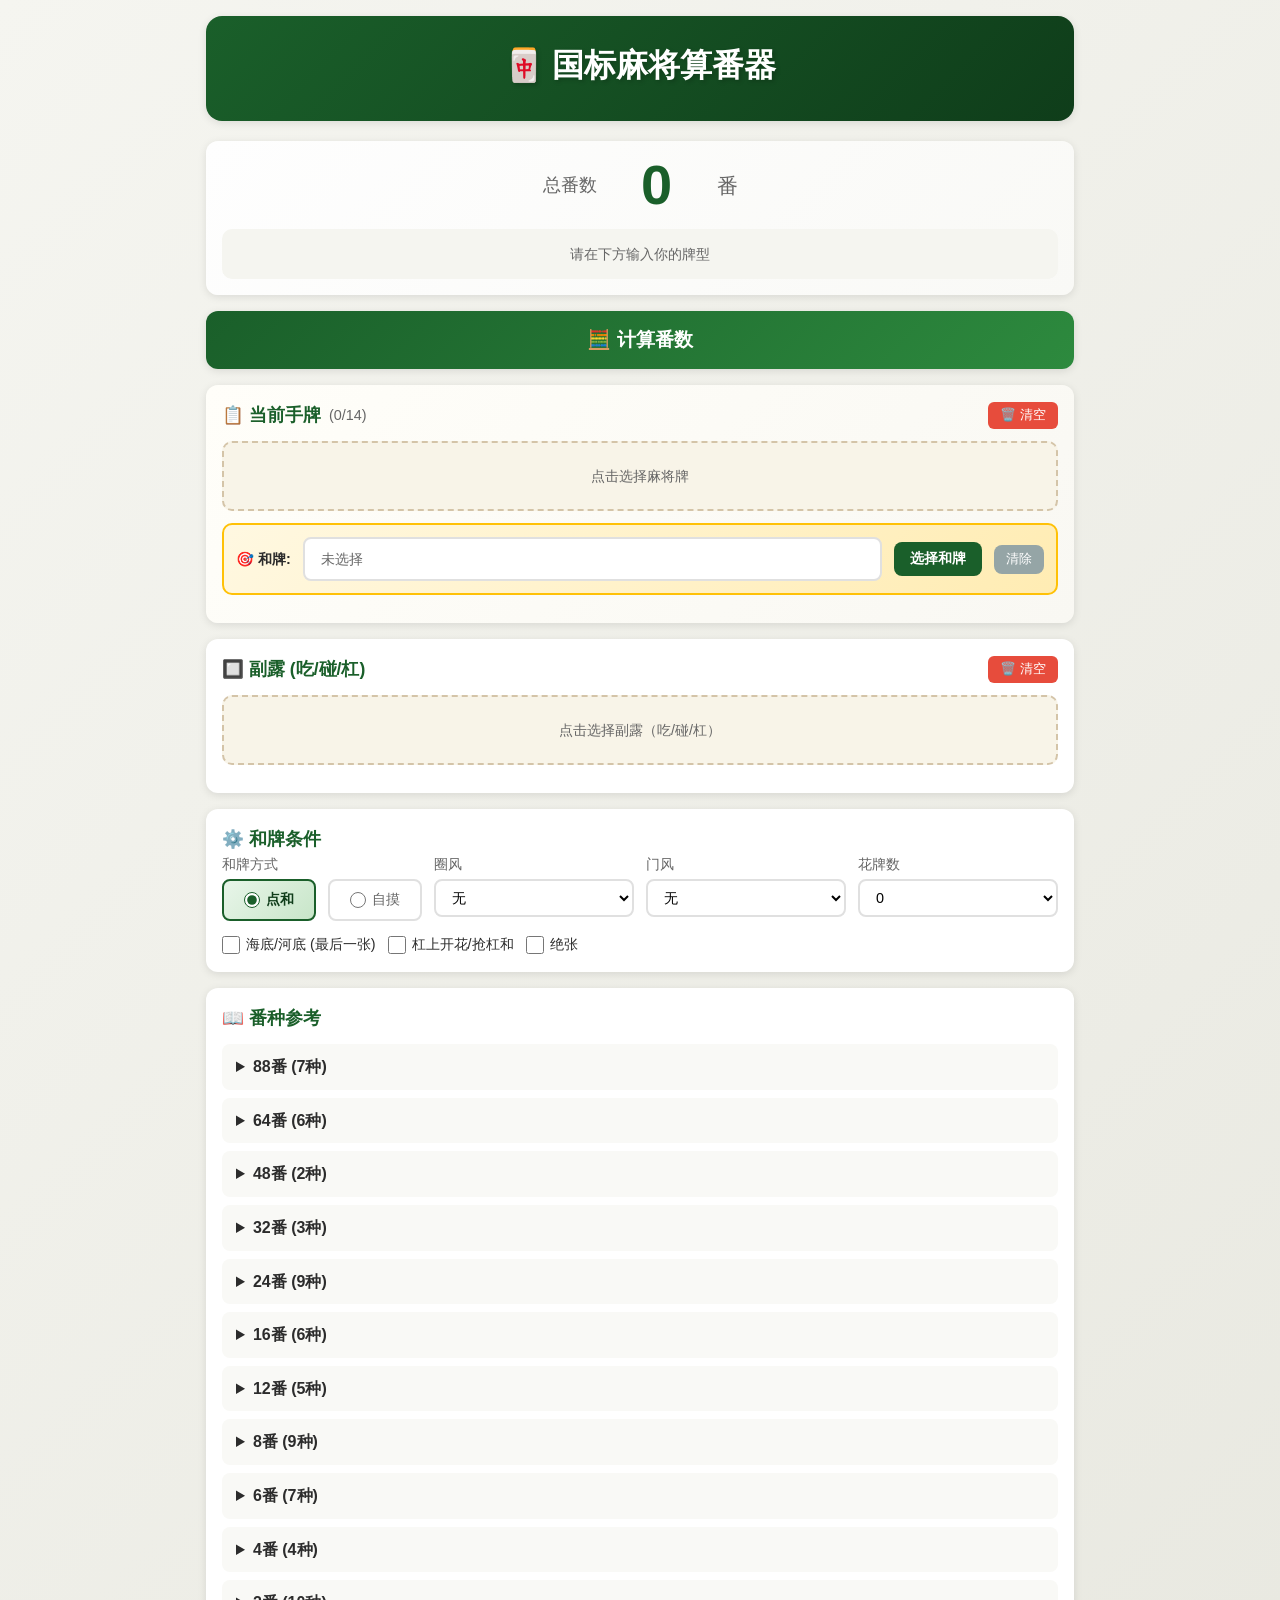
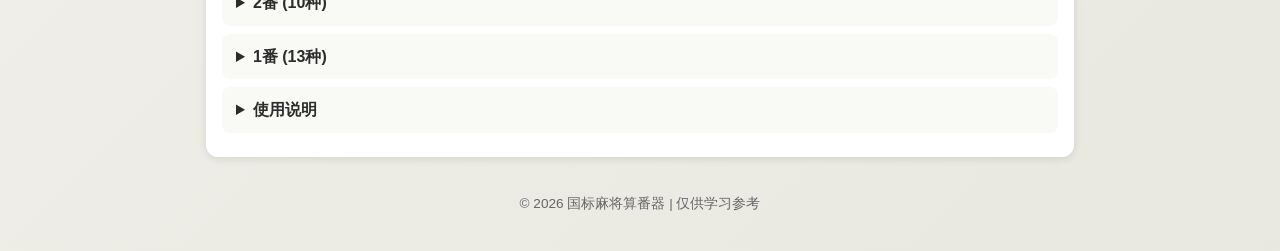
==== commit 4660ecae: "提交部分修改" ====
--- a/index.html
+++ b/index.html
@@ -56,14 +56,8 @@
                     <h2>🔲 副露 (吃/碰/杠)</h2>
                     <button class="section-title-btn clear-melds" id="clearMelds" title="清空副露">🗑️ 清空</button>
                 </div>
-                <div class="melds-display" id="meldsDisplay">
-                    <p class="placeholder">点击下方按钮添加副露</p>
-                </div>
-                <div class="meld-actions">
-                    <button class="meld-btn" id="addChi">➕ 吃</button>
-                    <button class="meld-btn" id="addPong">➕ 碰</button>
-                    <button class="meld-btn" id="addMingGang">➕ 明杠</button>
-                    <button class="meld-btn" id="addAnGang">➕ 暗杠</button>
+                <div class="melds-display" id="meldsDisplay" title="点击添加副露">
+                    <p class="placeholder">点击选择副露（吃/碰/杠）</p>
                 </div>
             </section>
 
@@ -171,24 +165,41 @@
         </div>
     </div>
 
-    <!-- 副露输入弹窗 -->
+    <!-- 副露输入弹窗（自动成组模式） -->
     <div class="modal" id="meldModal">
         <div class="modal-content modal-content-wide">
             <div class="modal-header">
-                <h3 id="modalTitle">添加副露</h3>
+                <h3 id="modalTitle">添加副露（自动成组）</h3>
                 <button class="modal-close" id="modalClose">✕</button>
             </div>
-            <div class="modal-body modal-body-no-scroll">
-                <p id="modalInstruction" class="modal-instruction">请选择牌</p>
+            <div class="modal-body modal-body-scroll">
+                <p id="modalInstruction" class="modal-instruction">3张顺子直接成「吃」；3张相同成「碰」；4张相同成「杠」，杠选中后可切明/暗</p>
                 <div class="selected-preview" id="selectedMeldPreview">
-                    <span class="selected-preview-label">已选:</span>
+                    <span class="selected-preview-label">当前输入（单牌）:</span>
                     <div class="selected-preview-tiles" id="selectedMeldTiles"></div>
                 </div>
+                <div class="gang-switcher" id="gangSwitcher" style="display:none;">
+                    <span class="gang-switcher-label">选中杠类型：</span>
+                    <label class="radio-label">
+                        <input type="radio" name="gangType" value="minggang" id="gangMingRadio">
+                        <span>明杠</span>
+                    </label>
+                    <label class="radio-label">
+                        <input type="radio" name="gangType" value="angang" id="gangAnRadio">
+                        <span>暗杠</span>
+                    </label>
+                </div>
+                <div class="melds-preview-groups" id="meldGroupsPreview">
+                    <div class="melds-preview-label">已识别组（点击选中/删除，杠可切明暗）：</div>
+                    <div class="melds-preview-list" id="meldGroupsPreviewList">
+                        <span class="preview-empty">暂无成组</span>
+                    </div>
+                </div>
                 <div class="selector-tiles selector-tiles-inline" id="modalTiles"></div>
             </div>
             <div class="modal-footer">
-                <button class="modal-btn cancel" id="modalCancel">取消</button>
-                <button class="modal-btn confirm" id="modalConfirm">确认</button>
+                <button class="modal-btn cancel" id="modalCancel">清空当前</button>
+                <button class="modal-btn confirm" id="modalConfirm">确认添加</button>
             </div>
         </div>
     </div>
--- a/style.css
+++ b/style.css
@@ -341,11 +341,12 @@
     background: #7f8c8d;
 }
 
-/* Melds Section */
+/* Melds Section - 样式与手牌区域一致（虚线框可点击） */
 .melds-display {
-    min-height: 60px;
+    min-height: 70px;
     padding: 12px;
-    background: #f5f5f0;
+    background: var(--tile-bg);
+    border: 2px dashed var(--tile-border);
     border-radius: 10px;
     display: flex;
     flex-wrap: wrap;
@@ -353,11 +354,19 @@
     justify-content: center;
     align-items: center;
     margin-bottom: 12px;
+    cursor: pointer;
+    transition: var(--transition);
+}
+
+.melds-display:hover {
+    border-color: var(--primary-color);
+    background: #fbfaf4;
 }
 
 .melds-display .placeholder {
     color: var(--text-secondary);
     font-size: 0.9rem;
+    pointer-events: none;
 }
 
 .meld-group {
@@ -436,6 +445,18 @@
     transition: var(--transition);
 }
 
+.meld-btn.primary {
+    background: linear-gradient(135deg, var(--primary-color) 0%, var(--primary-light) 100%);
+    color: white;
+    font-weight: 600;
+    box-shadow: 0 2px 6px rgba(35, 122, 87, 0.3);
+}
+
+.meld-btn.primary:hover {
+    filter: brightness(1.05);
+    background: linear-gradient(135deg, var(--primary-dark) 0%, var(--primary-color) 100%);
+}
+
 .meld-btn:hover {
     background: var(--primary-color);
     color: white;
@@ -449,6 +470,141 @@
 .meld-btn.clear-melds:hover {
     background: #e74c3c;
     color: white;
+}
+
+/* Melds preview group area - inside meld modal */
+.melds-preview-groups {
+    margin-top: 12px;
+    padding: 12px;
+    background: #f7f6ee;
+    border: 1px dashed #c9bf8d;
+    border-radius: 8px;
+}
+
+.melds-preview-label {
+    font-size: 0.85rem;
+    color: var(--text-secondary);
+    margin-bottom: 8px;
+    font-weight: 500;
+}
+
+.melds-preview-list {
+    display: flex;
+    flex-wrap: wrap;
+    gap: 10px;
+}
+
+.preview-empty {
+    color: var(--text-secondary);
+    font-size: 0.85rem;
+    opacity: 0.7;
+}
+
+/* Group item (in meld preview) */
+.preview-meld-group {
+    display: flex;
+    flex-direction: column;
+    align-items: center;
+    padding: 6px 8px;
+    border: 2px solid transparent;
+    border-radius: 8px;
+    background: white;
+    position: relative;
+    cursor: pointer;
+    transition: var(--transition);
+}
+
+.preview-meld-group:hover {
+    background: #fff8f8;
+}
+
+.preview-meld-group.selected {
+    border-color: #e67e22;
+    background: #fff6e8;
+    box-shadow: 0 2px 8px rgba(230, 126, 34, 0.25);
+}
+
+.preview-meld-group .preview-meld-tiles {
+    display: flex;
+    gap: 2px;
+}
+
+.preview-meld-group .preview-meld-tile {
+    font-size: 1.8rem;
+    padding: 2px 4px;
+    min-width: 1.95rem;
+    text-align: center;
+    background: linear-gradient(180deg, #fff 0%, #f0ebe0 100%);
+    border: 1px solid var(--tile-border);
+    border-radius: 4px;
+}
+
+.preview-meld-group .preview-meld-tile.face-down {
+    background: linear-gradient(180deg, var(--primary-color) 0%, var(--primary-dark) 100%);
+    color: transparent;
+    border-color: var(--primary-dark);
+}
+
+.preview-meld-group .preview-meld-label {
+    font-size: 0.72rem;
+    color: var(--text-secondary);
+    margin-top: 3px;
+}
+
+.preview-meld-group .preview-meld-remove {
+    position: absolute;
+    top: -8px;
+    right: -8px;
+    background: #e74c3c;
+    color: white;
+    border: none;
+    border-radius: 50%;
+    width: 18px;
+    height: 18px;
+    font-size: 0.7rem;
+    line-height: 1;
+    cursor: pointer;
+    display: flex;
+    align-items: center;
+    justify-content: center;
+    opacity: 0;
+    transition: opacity 0.2s;
+}
+
+.preview-meld-group:hover .preview-meld-remove {
+    opacity: 1;
+}
+
+/* Gang-switcher (for selected gang group) - 放在已识别组上面 */
+.gang-switcher {
+    margin-top: 10px;
+    margin-bottom: 4px;
+    padding: 10px 14px;
+    background: #fff6e8;
+    border: 1px solid #e6b673;
+    border-radius: 8px;
+    display: flex;
+    gap: 16px;
+    align-items: center;
+}
+
+.gang-switcher .gang-switcher-label {
+    color: #8c5d1a;
+    font-weight: 600;
+    font-size: 0.85rem;
+}
+
+.gang-switcher .radio-label {
+    display: inline-flex;
+    align-items: center;
+    gap: 4px;
+    font-size: 0.85rem;
+    cursor: pointer;
+}
+
+.modal-body-scroll {
+    overflow-y: auto;
+    max-height: 72vh;
 }
 
 /* Conditions Section */
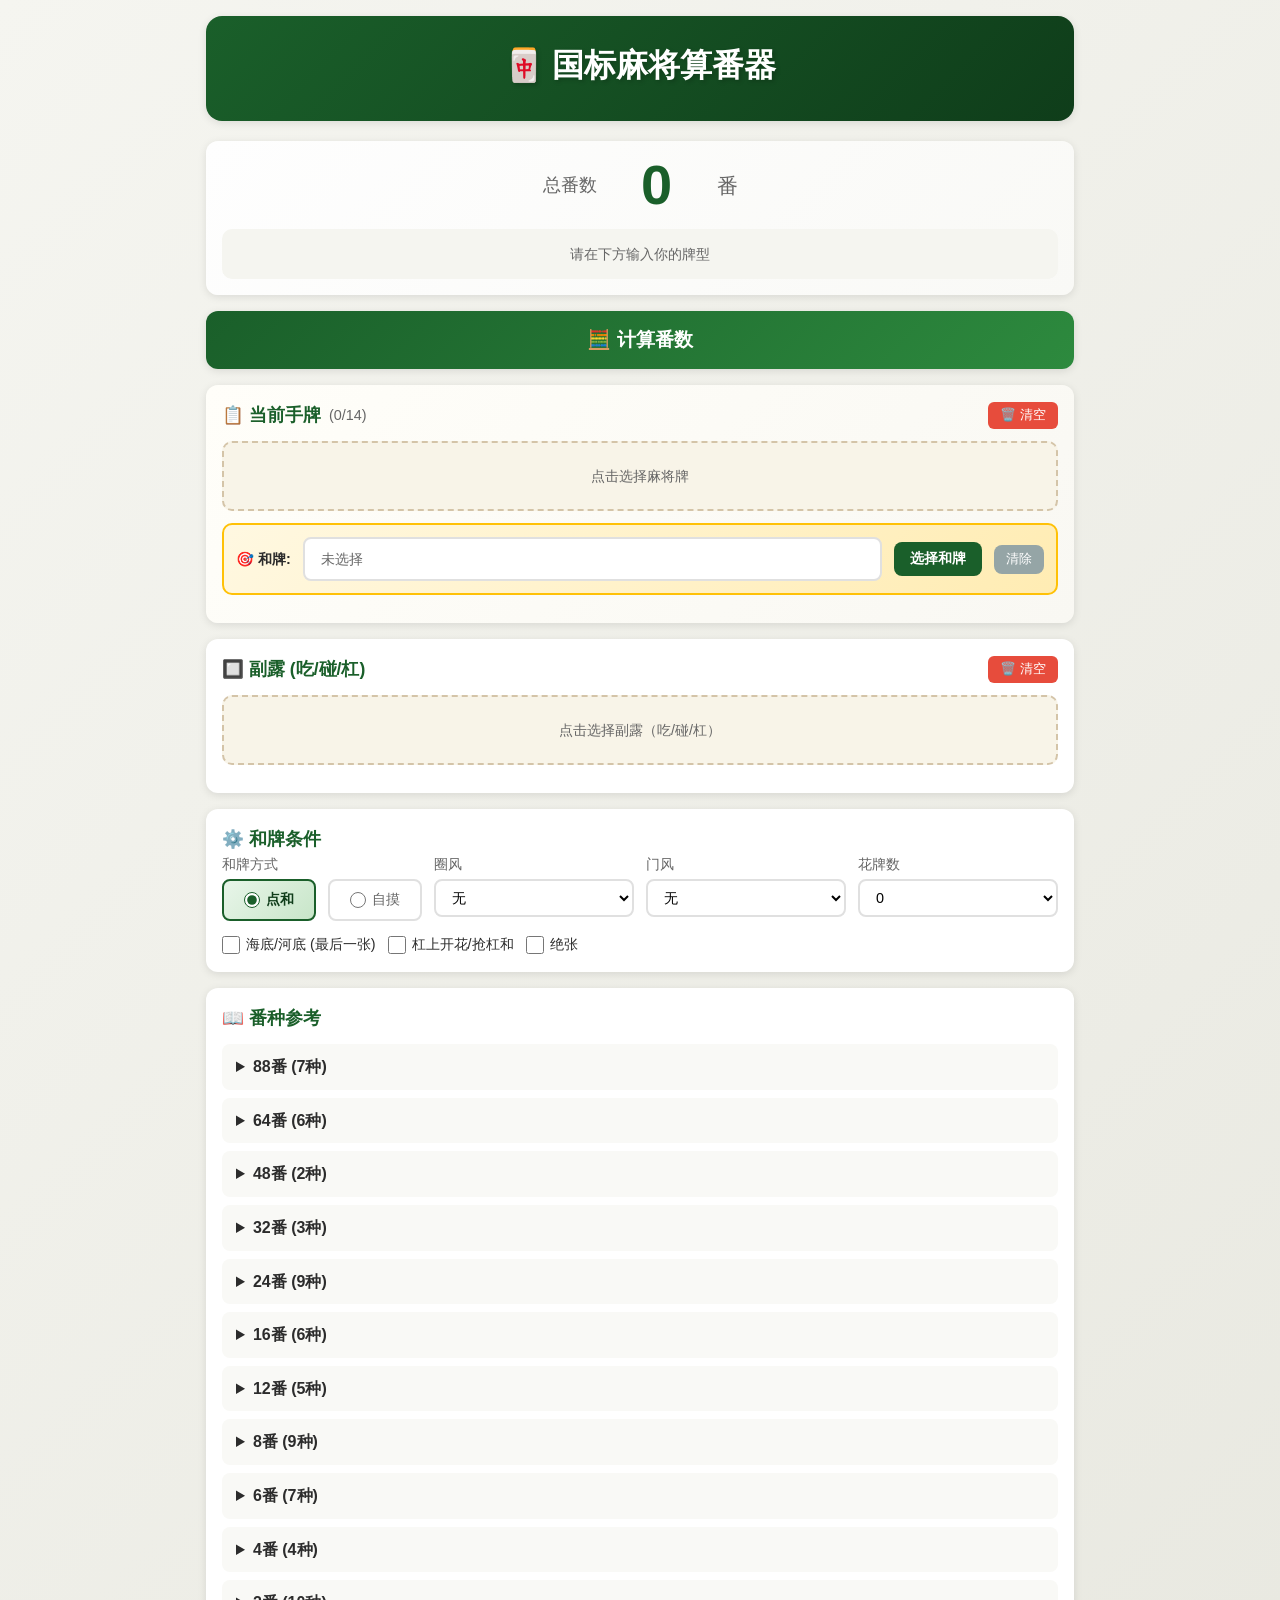
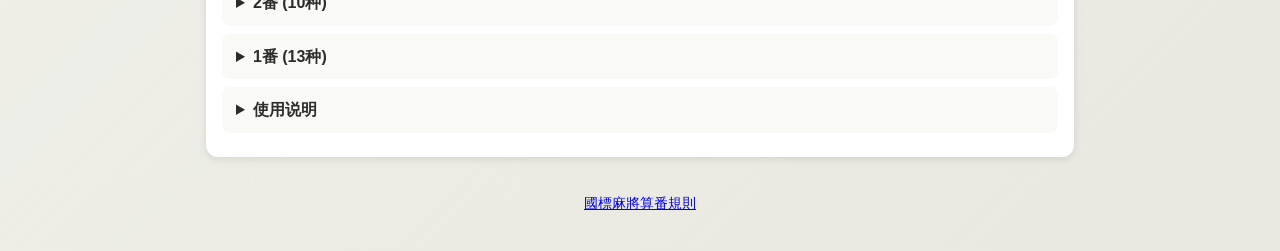
==== commit 3a749a14: "規則頁鏈接" ====
--- a/index.html
+++ b/index.html
@@ -139,7 +139,7 @@
         </main>
 
         <footer>
-            <p>© 2026 国标麻将算番器 | 仅供学习参考</p>
+            <p><a href="rule.html">國標麻將算番規則</a></p>
         </footer>
     </div>
 
@@ -178,6 +178,12 @@
                     <span class="selected-preview-label">当前输入（单牌）:</span>
                     <div class="selected-preview-tiles" id="selectedMeldTiles"></div>
                 </div>
+                <div class="melds-preview-groups" id="meldGroupsPreview">
+                    <div class="melds-preview-label">当前副露（点击选中/删除，杠可切明暗）：</div>
+                    <div class="melds-preview-list" id="meldGroupsPreviewList">
+                        <span class="preview-empty">暂无副露</span>
+                    </div>
+                </div>
                 <div class="gang-switcher" id="gangSwitcher" style="display:none;">
                     <span class="gang-switcher-label">选中杠类型：</span>
                     <label class="radio-label">
@@ -189,16 +195,11 @@
                         <span>暗杠</span>
                     </label>
                 </div>
-                <div class="melds-preview-groups" id="meldGroupsPreview">
-                    <div class="melds-preview-label">已识别组（点击选中/删除，杠可切明暗）：</div>
-                    <div class="melds-preview-list" id="meldGroupsPreviewList">
-                        <span class="preview-empty">暂无成组</span>
-                    </div>
-                </div>
+                <br/>
                 <div class="selector-tiles selector-tiles-inline" id="modalTiles"></div>
             </div>
             <div class="modal-footer">
-                <button class="modal-btn cancel" id="modalCancel">清空当前</button>
+                <button class="modal-btn cancel" id="modalCancel">清空輸入</button>
                 <button class="modal-btn confirm" id="modalConfirm">确认添加</button>
             </div>
         </div>
